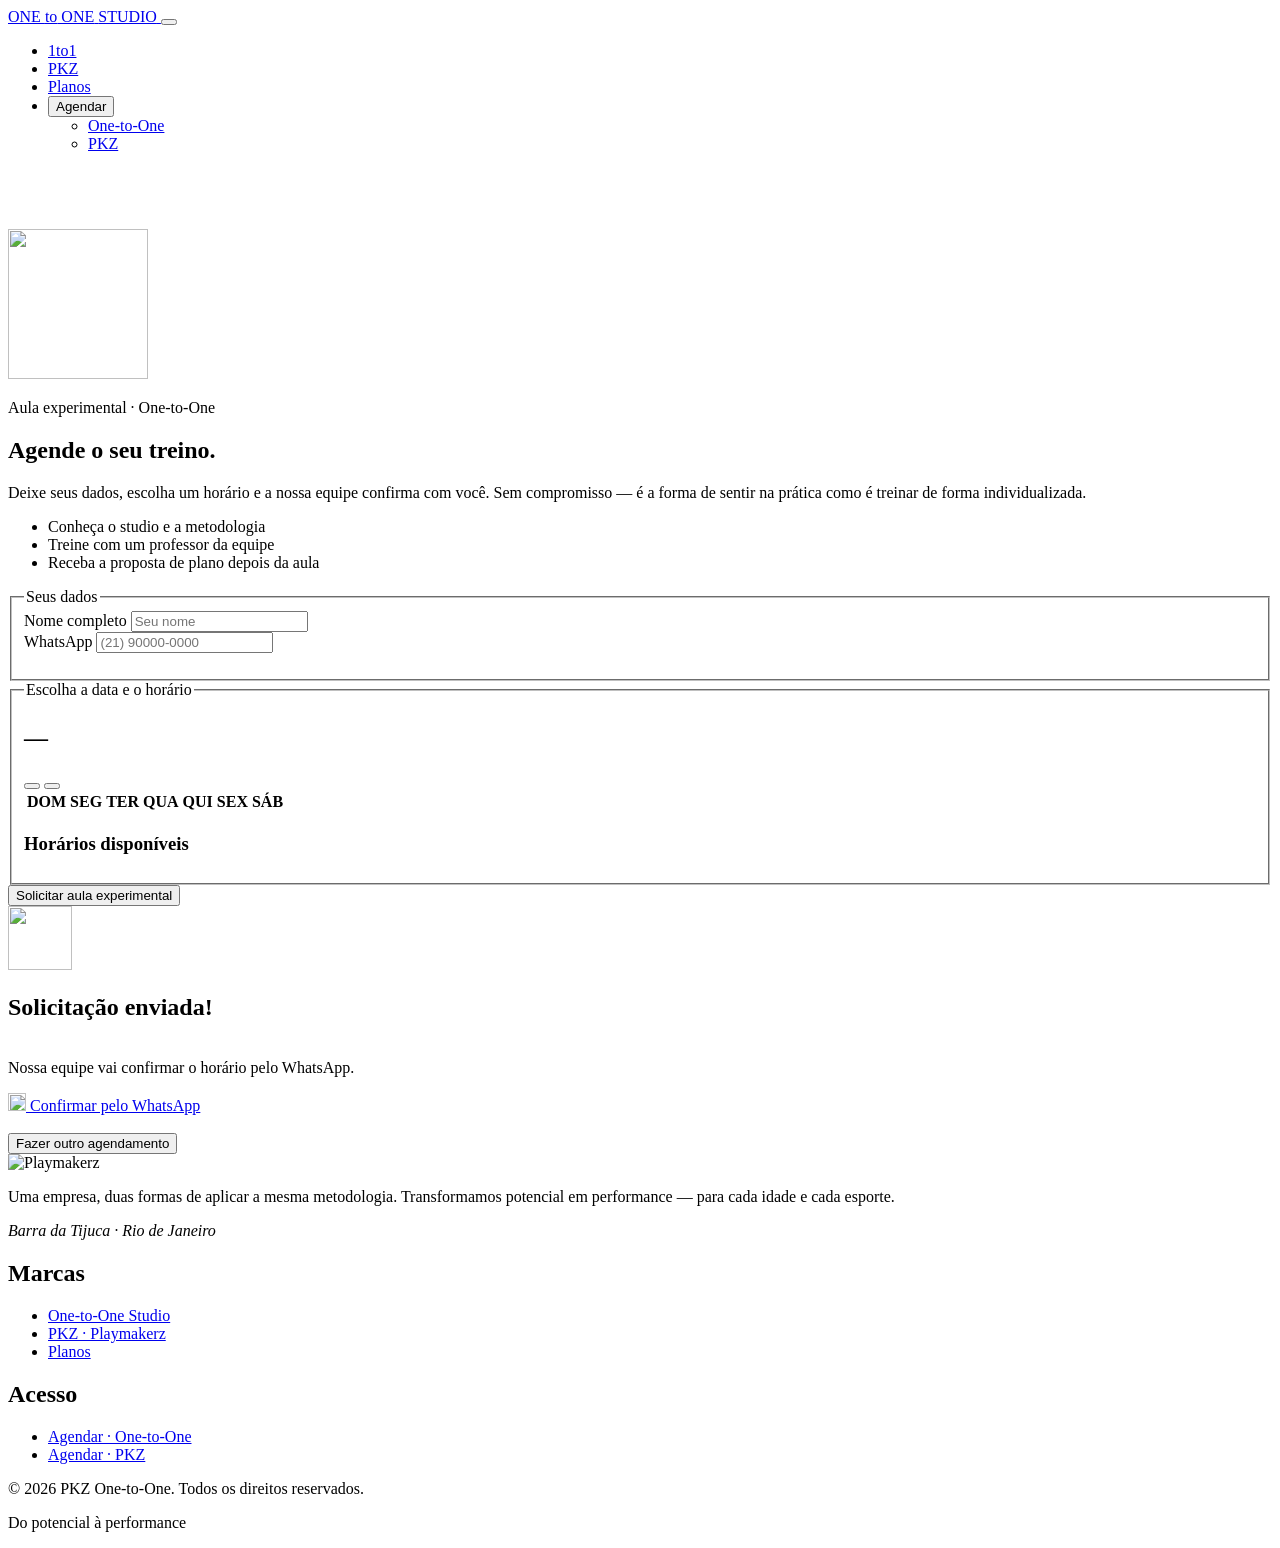
==== agendar-one-to-one.html @ 9e2cb7cf "refinamento pt 1" ====
<!doctype html>
<html lang="pt-BR">
  <head>
    <meta charset="UTF-8" />
    <meta name="viewport" content="width=device-width, initial-scale=1.0" />
    <title>Agendar aula experimental · One to One Studio</title>
    <meta
      name="description"
      content="Agende sua aula experimental no One-to-One Studio. Treino individualizado, sem compromisso."
    />
    <link rel="icon" href="assets/img/rocket.svg" type="image/svg+xml" />
    <link rel="preconnect" href="https://fonts.googleapis.com" />
    <link rel="preconnect" href="https://fonts.gstatic.com" crossorigin />
    <link
      href="https://fonts.googleapis.com/css2?family=Oswald:wght@500;600;700&family=Outfit:wght@400;600;700&display=swap"
      rel="stylesheet"
    />
    <link rel="stylesheet" href="assets/css/style.css" />
    <!-- defer: o script só roda depois que o HTML terminou de ser lido -->
    <script src="assets/js/main.js" defer></script>
  </head>
  <body data-brand="One-to-One">
    <!-- Cabeçalho: logo do One to One Studio + menu de navegação -->
    <header class="site-header">
      <div class="container nav">
        <a
          class="nav-logo"
          href="index.html"
          aria-label="One to One Studio — página inicial"
        >
          <span class="brand-logo-1to1 nav-1to1" aria-hidden="true">
            <span class="word">ONE <span class="to">to</span> ONE</span>
            <span class="studio">STUDIO</span>
          </span>
        </a>
        <button
          class="nav-toggle"
          type="button"
          aria-label="Abrir menu"
          aria-expanded="false"
          aria-controls="nav-links"
        >
          <span></span><span></span><span></span>
        </button>
        <nav aria-label="Menu principal">
          <ul class="nav-links" id="nav-links">
            <li><a href="one-to-one.html">1to1</a></li>
            <li><a href="pkz.html">PKZ</a></li>
            <li><a href="planos.html">Planos</a></li>
            <li class="has-dropdown">
              <button
                type="button"
                class="dropdown-toggle active"
                aria-expanded="false"
              >
                Agendar <span class="chev"></span>
              </button>
              <ul class="dropdown">
                <li>
                  <a
                    href="agendar-one-to-one.html"
                    class="active"
                    aria-current="page"
                    >One-to-One</a
                  >
                </li>
                <li><a href="agendar-pkz.html">PKZ</a></li>
              </ul>
            </li>
          </ul>
        </nav>
      </div>
    </header>

    <main>
      <section class="section page-head" style="padding-top: 60px">
        <img
          class="deco-chevrons"
          src="assets/img/chevrons-tall.svg"
          alt=""
          width="140"
          height="150"
          style="left: 80px; top: 260px"
        />
        <!--
          Formulário de agendamento: o próprio <form> é o grid da página.
          Os dados ficam em dois fieldsets (dados pessoais e data/horário).
          A validação é nativa do navegador (required e pattern); o JavaScript
          só monta o calendário e gera a mensagem de confirmação para o WhatsApp.
        -->
        <form
          class="container schedule"
          action="#"
          method="post"
          data-form="agendar"
          data-service="uma aula experimental"
        >
          <!-- Introdução -->
          <div class="schedule-intro">
            <p class="eyebrow">Aula experimental · One-to-One</p>
            <h1>Agende o seu <span class="hl">treino</span>.</h1>
            <p>
              Deixe seus dados, escolha um horário e a nossa equipe confirma com
              você. Sem compromisso — é a forma de sentir na prática como é
              treinar de forma individualizada.
            </p>
            <ul class="check-list">
              <li>
                <span class="chev"></span>Conheça o studio e a metodologia
              </li>
              <li>
                <span class="chev"></span>Treine com um professor da equipe
              </li>
              <li>
                <span class="chev"></span>Receba a proposta de plano depois da
                aula
              </li>
            </ul>
          </div>
          <div class="form-card dados">
            <fieldset>
              <legend>Seus dados</legend>
              <div class="field">
                <label for="ag-nome">Nome completo</label>
                <input
                  id="ag-nome"
                  name="nome"
                  type="text"
                  placeholder="Seu nome"
                  autocomplete="name"
                  pattern="\s*\S+(\s+\S+)+\s*"
                  title="Informe nome e sobrenome."
                  required
                />
              </div>
              <div class="field">
                <label for="ag-whats">WhatsApp</label>
                <input
                  id="ag-whats"
                  name="whatsapp"
                  type="tel"
                  placeholder="(21) 90000-0000"
                  autocomplete="tel"
                  pattern="\(\d{2}\) \d{4,5}-\d{4}"
                  title="Informe o WhatsApp com DDD, no formato (21) 90000-0000."
                  required
                />
              </div>
              <!-- mensagem de erro preenchida pelo JavaScript -->
              <p class="erro" aria-live="polite"></p>
            </fieldset>
          </div>

          <div class="calendar reveal">
            <fieldset>
              <legend>Escolha a data e o horário</legend>
              <div class="cal-head">
                <h2 data-cal-title>—</h2>
                <div class="cal-nav">
                  <button type="button" class="prev" aria-label="Mês anterior">
                    <span class="chev"></span>
                  </button>
                  <button type="button" class="next" aria-label="Próximo mês">
                    <span class="chev"></span>
                  </button>
                </div>
              </div>
              <!-- Calendário do mês: uma linha (tr) por semana -->
              <table class="cal-table">
                <thead>
                  <tr>
                    <th scope="col" abbr="Domingo">DOM</th>
                    <th scope="col" abbr="Segunda-feira">SEG</th>
                    <th scope="col" abbr="Terça-feira">TER</th>
                    <th scope="col" abbr="Quarta-feira">QUA</th>
                    <th scope="col" abbr="Quinta-feira">QUI</th>
                    <th scope="col" abbr="Sexta-feira">SEX</th>
                    <th scope="col" abbr="Sábado">SÁB</th>
                  </tr>
                </thead>
                <tbody data-cal-days></tbody>
              </table>
              <input type="hidden" id="ag-data" name="data" />

              <div class="cal-selected" hidden>
                <div>
                  <p class="cal-selected-day"></p>
                  <p class="cal-selected-info"></p>
                </div>
                <span class="pill"></span>
              </div>
              <div class="slots-head">
                <h3>Horários disponíveis</h3>
                <span data-slots-count></span>
              </div>
              <!-- Horários: um input radio por horário, encapsulado no label -->
              <div class="slots" aria-live="polite"></div>
            </fieldset>
          </div>

          <button class="btn btn-primary btn-submit" type="submit">
            Solicitar aula experimental
          </button>

          <!-- Mensagem exibida depois do envio -->
          <div
            class="form-card form-success"
            id="agendar-ok"
            aria-live="polite"
          >
            <img
              class="ok"
              src="assets/img/check.svg"
              alt=""
              width="64"
              height="64"
            />
            <h2>Solicitação enviada!</h2>
            <p>
              <span data-summary></span><br />Nossa equipe vai confirmar o
              horário pelo WhatsApp.
            </p>
            <a
              class="btn btn-whatsapp"
              href="https://wa.me/5521972657266"
              target="_blank"
              rel="noopener noreferrer"
              data-whatsapp-confirm
              ><img
                src="assets/img/whatsapp.svg"
                alt=""
                width="18"
                height="18"
              />
              Confirmar pelo WhatsApp</a
            >
            <p style="margin: 18px 0 0">
              <button
                type="button"
                class="link-arrow"
                data-reset-form="agendar"
              >
                Fazer outro agendamento
              </button>
            </p>
          </div>
        </form>
      </section>
    </main>

    <!-- Rodapé: contato, links e copyright -->
    <footer class="site-footer">
      <div class="container">
        <div class="footer-grid">
          <div>
            <img
              class="logo"
              src="assets/img/logo-playmakerz.png"
              alt="Playmakerz"
              width="140"
              height="32"
              loading="lazy"
            />
            <p>
              Uma empresa, duas formas de aplicar a mesma metodologia.
              Transformamos potencial em performance — para cada idade e cada
              esporte.
            </p>
            <address class="addr">Barra da Tijuca · Rio de Janeiro</address>
          </div>
          <nav aria-labelledby="rodape-marcas">
            <h2 id="rodape-marcas">Marcas</h2>
            <ul>
              <li><a href="one-to-one.html">One-to-One Studio</a></li>
              <li><a href="pkz.html">PKZ · Playmakerz</a></li>
              <li><a href="planos.html">Planos</a></li>
            </ul>
          </nav>
          <nav aria-labelledby="rodape-acesso">
            <h2 id="rodape-acesso">Acesso</h2>
            <ul>
              <li>
                <a href="agendar-one-to-one.html">Agendar · One-to-One</a>
              </li>
              <li><a href="agendar-pkz.html">Agendar · PKZ</a></li>
            </ul>
          </nav>
        </div>
        <div class="footer-bottom">
          <p>
            &copy; <time datetime="2026">2026</time> PKZ One-to-One. Todos os
            direitos reservados.
          </p>
          <p class="tag">Do potencial à performance</p>
        </div>
      </div>
    </footer>
  </body>
</html>
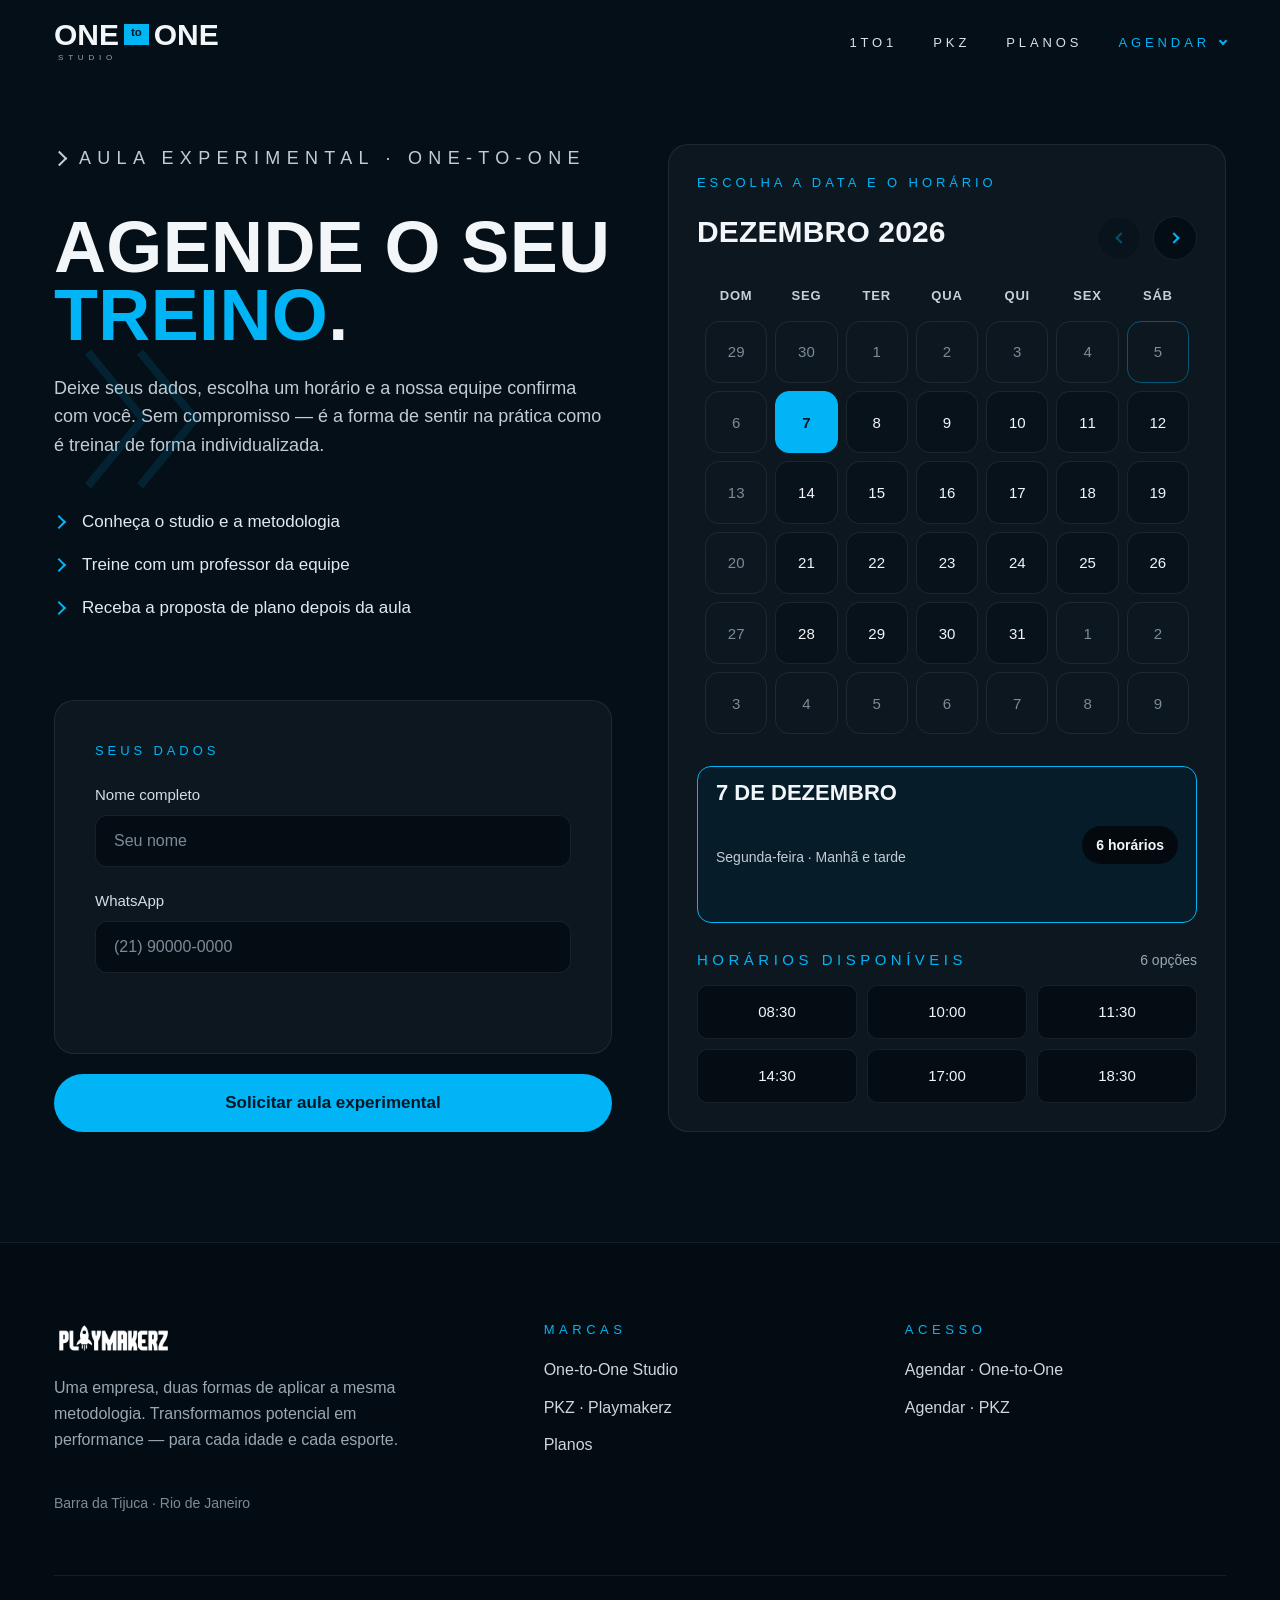
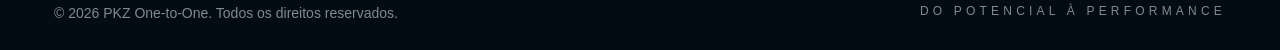
==== commit 0ef6fd79: "refinandov-3" ====
--- a/agendar-one-to-one.html
+++ b/agendar-one-to-one.html
@@ -8,16 +8,16 @@
       name="description"
       content="Agende sua aula experimental no One-to-One Studio. Treino individualizado, sem compromisso."
     />
-    <link rel="icon" href="assets/img/rocket.svg" type="image/svg+xml" />
+    <link rel="icon" href="fotos/img/rocket.svg" type="image/svg+xml" />
     <link rel="preconnect" href="https://fonts.googleapis.com" />
     <link rel="preconnect" href="https://fonts.gstatic.com" crossorigin />
     <link
       href="https://fonts.googleapis.com/css2?family=Oswald:wght@500;600;700&family=Outfit:wght@400;600;700&display=swap"
       rel="stylesheet"
     />
-    <link rel="stylesheet" href="assets/css/style.css" />
+    <link rel="stylesheet" href="style.css" />
     <!-- defer: o script só roda depois que o HTML terminou de ser lido -->
-    <script src="assets/js/main.js" defer></script>
+    <script src="script.js" defer></script>
   </head>
   <body data-brand="One-to-One">
     <!-- Cabeçalho: logo do One to One Studio + menu de navegação -->
@@ -76,7 +76,7 @@
       <section class="section page-head" style="padding-top: 60px">
         <img
           class="deco-chevrons"
-          src="assets/img/chevrons-tall.svg"
+          src="fotos/img/chevrons-tall.svg"
           alt=""
           width="140"
           height="150"
@@ -210,7 +210,7 @@
           >
             <img
               class="ok"
-              src="assets/img/check.svg"
+              src="fotos/img/check.svg"
               alt=""
               width="64"
               height="64"
@@ -227,7 +227,7 @@
               rel="noopener noreferrer"
               data-whatsapp-confirm
               ><img
-                src="assets/img/whatsapp.svg"
+                src="fotos/img/whatsapp.svg"
                 alt=""
                 width="18"
                 height="18"
@@ -255,7 +255,7 @@
           <div>
             <img
               class="logo"
-              src="assets/img/logo-playmakerz.png"
+              src="fotos/img/logo-playmakerz.png"
               alt="Playmakerz"
               width="140"
               height="32"
--- a/style.css
+++ b/style.css
@@ -0,0 +1,1680 @@
+/* =========================================================
+   PLAYMAKERZ · PKZ One-to-One
+   Estilos compartilhados por todas as páginas.
+
+   Organização do arquivo:
+   1. Variáveis (custom properties)
+   2. Reset e estilos base
+   3. Tipografia e componentes comuns (botões, ícones)
+   4. Header e navegação
+   5. Hero
+   6. Seções e cards
+   7. FAQ e chamadas finais (CTA)
+   8. Planos
+   9. Formulário de agendamento e calendário
+   10. Rodapé
+   11. Animações
+   12. Media queries (large screens first: 1024px, 767px e 600px)
+
+   Unidades: rem para tamanhos de fonte, px para bordas, ícones
+   e espaçamentos fixos, % / vw / vh para larguras e alturas.
+   ========================================================= */
+
+/* ---------- 1. Variáveis ---------- */
+:root {
+  --bg: #040f17;
+  --bg-2: #07141e;
+  --surface: #0c1720;
+  --surface-2: #0f1c27;
+  --border: rgba(255, 255, 255, 0.08);
+  --text: #f2f6f9;
+  --muted: #9aa8b4;
+  --muted-2: #7d8b97; /* textos secundários: contraste mínimo de 4,5:1 nos fundos escuros */
+  --accent: #00b4f5;
+  --accent-ink: #001826;
+  --green: #22c55e;
+  --radius: 14px;
+  --radius-lg: 20px;
+  --container: 1220px;
+  --font-display: "Oswald", "Arial Narrow", sans-serif;
+  --font-body: "Outfit", Arial, sans-serif;
+}
+
+/* ---------- 2. Reset e base ---------- */
+/* Reset simples: zera margens e paddings de fábrica e usa border-box em tudo */
+* {
+  margin: 0;
+  padding: 0;
+  box-sizing: border-box;
+}
+
+html {
+  scroll-behavior: smooth;
+}
+
+/* body em coluna com altura mínima da tela: o main cresce (flex: 1)
+   e o footer fica sempre no fim, mesmo em páginas com pouco conteúdo */
+body {
+  min-height: 100vh;
+  display: flex;
+  flex-direction: column;
+  background-color: var(--bg);
+  color: var(--text);
+  font-family: var(--font-body);
+  font-size: 1rem;
+  line-height: 1.6;
+  -webkit-font-smoothing: antialiased;
+}
+
+main {
+  flex: 1;
+}
+
+/* Boas práticas com imagens: nunca passam da largura do container e não distorcem */
+img {
+  max-width: 100%;
+  height: auto;
+  display: block;
+}
+
+ul,
+ol {
+  list-style: none;
+}
+
+fieldset {
+  border: 0;
+  min-width: 0;
+}
+
+address {
+  font-style: normal;
+}
+
+a {
+  color: inherit;
+  text-decoration: none;
+}
+
+button {
+  font-family: inherit;
+  font-size: inherit;
+  cursor: pointer;
+}
+
+.container {
+  width: 100%;
+  max-width: var(--container);
+  margin: 0 auto;
+  padding: 0 24px;
+}
+
+/* ---------- 3. Tipografia e componentes comuns ---------- */
+h1,
+h2,
+h3 {
+  font-family: var(--font-display);
+  font-weight: 700;
+  text-transform: uppercase;
+  line-height: 1.05;
+  letter-spacing: 0.005em;
+}
+
+/* Palavra em destaque nos títulos */
+.hl {
+  color: var(--accent);
+}
+
+/* Texto pequeno acima dos títulos, com uma setinha antes */
+.eyebrow {
+  display: inline-flex;
+  align-items: center;
+  gap: 10px;
+  margin-bottom: 18px;
+  font-family: var(--font-display);
+  font-size: 0.8125rem;
+  font-weight: 500;
+  letter-spacing: 0.35em;
+  text-transform: uppercase;
+  color: var(--accent);
+}
+.eyebrow::before {
+  content: "";
+  width: 9px;
+  height: 9px;
+  margin-right: 4px;
+  border-right: 2px solid currentColor;
+  border-top: 2px solid currentColor;
+  transform: rotate(45deg);
+}
+/* Páginas do PKZ: o foguete substitui a setinha */
+.pkz-rockets .eyebrow::before {
+  width: 12px;
+  height: 14px;
+  border: 0;
+  transform: none;
+  background: url("fotos/img/rocket.svg") center / contain no-repeat;
+}
+
+.section-title {
+  font-size: clamp(1.75rem, 3.4vw, 2.75rem);
+  margin-bottom: 40px;
+}
+
+/* Botões */
+.btn {
+  display: inline-flex;
+  align-items: center;
+  justify-content: center;
+  gap: 10px;
+  padding: 14px 26px;
+  border: 1px solid transparent;
+  border-radius: 999px;
+  font-size: 0.9375rem;
+  font-weight: 600;
+  white-space: nowrap;
+  transition:
+    transform 0.2s ease,
+    border-color 0.2s ease,
+    box-shadow 0.2s ease;
+}
+.btn:hover {
+  transform: translateY(-2px);
+}
+.btn img {
+  width: 18px;
+  height: 18px;
+  flex-shrink: 0;
+}
+
+.btn-whatsapp {
+  background-color: var(--green);
+  color: #04210f;
+}
+.btn-whatsapp:hover {
+  box-shadow: 0 10px 30px -10px rgba(34, 197, 94, 0.7);
+}
+
+.btn-primary,
+.btn-accent {
+  background-color: var(--accent);
+  color: var(--accent-ink);
+}
+.btn-primary:hover,
+.btn-accent:hover {
+  box-shadow: 0 10px 30px -10px rgba(0, 180, 245, 0.8);
+}
+
+/* Botão de destaque maior (chamada da página Planos) */
+.btn-lg {
+  padding: 18px 40px;
+  font-size: 1.0625rem;
+  box-shadow: 0 14px 40px -14px rgba(0, 180, 245, 0.9);
+}
+.btn-lg .chev {
+  width: 9px;
+  height: 9px;
+}
+
+.btn-ghost {
+  border-color: rgba(255, 255, 255, 0.25);
+  color: var(--text);
+}
+.btn-ghost:hover {
+  border-color: var(--accent);
+}
+.btn-ghost .chev {
+  color: var(--accent);
+}
+
+/* Link em caixa alta com seta */
+.link-arrow {
+  display: inline-flex;
+  align-items: center;
+  gap: 8px;
+  font-family: var(--font-display);
+  font-size: 0.875rem;
+  font-weight: 600;
+  letter-spacing: 0.14em;
+  text-transform: uppercase;
+  color: var(--accent);
+  transition: gap 0.2s ease;
+}
+.link-arrow:hover {
+  gap: 12px;
+}
+
+/* Ícone chevron (setinha >), desenhado só com bordas */
+.chev {
+  display: inline-block;
+  width: 8px;
+  height: 8px;
+  border-right: 2px solid currentColor;
+  border-top: 2px solid currentColor;
+  transform: rotate(45deg);
+}
+
+/* Foco visível para quem navega pelo teclado */
+a:focus-visible,
+button:focus-visible {
+  outline: 2px solid var(--accent);
+  outline-offset: 2px;
+}
+
+/* ---------- 4. Header e navegação ---------- */
+/* position: sticky: o header acompanha a rolagem e gruda no topo */
+.site-header {
+  position: sticky;
+  top: 0;
+  z-index: 50;
+  transition:
+    background-color 0.3s ease,
+    box-shadow 0.3s ease;
+}
+.site-header.scrolled {
+  background-color: rgba(4, 15, 23, 0.88);
+  backdrop-filter: blur(12px);
+  box-shadow: 0 1px 0 var(--border);
+}
+
+.nav {
+  display: flex;
+  align-items: center;
+  justify-content: space-between;
+  height: 84px;
+}
+.nav-logo img {
+  width: auto;
+  height: 34px;
+}
+.nav-logo .nav-pkzlab {
+  height: 40px;
+}
+
+.nav-links {
+  display: flex;
+  align-items: center;
+  gap: 36px;
+}
+.nav-links a {
+  font-family: var(--font-display);
+  font-size: 0.8125rem;
+  font-weight: 500;
+  letter-spacing: 0.3em;
+  text-transform: uppercase;
+  color: #d9e1e8;
+  transition: color 0.2s ease;
+}
+.nav-links a:hover,
+.nav-links a.active {
+  color: var(--accent);
+}
+
+/* Submenu "Agendar": o li é a referência (relative) e a lista fica em absolute */
+.has-dropdown {
+  position: relative;
+}
+.dropdown-toggle {
+  display: inline-flex;
+  align-items: center;
+  gap: 10px;
+  background: none;
+  border: 0;
+  font-family: var(--font-display);
+  font-size: 0.8125rem;
+  font-weight: 500;
+  letter-spacing: 0.3em;
+  text-transform: uppercase;
+  color: #d9e1e8;
+  transition: color 0.2s ease;
+}
+.dropdown-toggle .chev {
+  width: 6px;
+  height: 6px;
+  margin-top: -4px;
+  transform: rotate(135deg);
+  transition: transform 0.2s ease;
+}
+.dropdown-toggle:hover,
+.dropdown-toggle.active,
+.has-dropdown.open .dropdown-toggle {
+  color: var(--accent);
+}
+.has-dropdown.open .dropdown-toggle .chev {
+  margin-top: 4px;
+  transform: rotate(-45deg);
+}
+.dropdown {
+  display: none;
+  position: absolute;
+  top: 100%;
+  right: -18px;
+  min-width: 190px;
+  margin-top: 16px;
+  padding: 8px;
+  background-color: var(--surface);
+  border: 1px solid var(--border);
+  border-radius: var(--radius);
+  box-shadow: 0 20px 40px -12px rgba(0, 0, 0, 0.6);
+}
+/* faixa invisível entre o botão e o menu, para o hover não "cair" no espaço vazio */
+.dropdown::before {
+  content: "";
+  position: absolute;
+  top: -18px;
+  left: 0;
+  right: 0;
+  height: 18px;
+}
+.has-dropdown.open .dropdown,
+.has-dropdown:focus-within .dropdown {
+  display: block;
+}
+.dropdown a {
+  display: block;
+  padding: 12px 14px;
+  border-radius: 10px;
+  letter-spacing: 0.2em;
+}
+.dropdown a:hover {
+  background-color: rgba(255, 255, 255, 0.05);
+}
+
+/* Botão "hambúrguer" (só aparece no celular) */
+.nav-toggle {
+  display: none;
+  position: relative;
+  width: 44px;
+  height: 44px;
+  background: none;
+  border: 0;
+}
+.nav-toggle span {
+  position: absolute;
+  left: 10px;
+  right: 10px;
+  height: 2px;
+  background-color: var(--text);
+  transition:
+    transform 0.25s ease,
+    opacity 0.25s ease;
+}
+.nav-toggle span:nth-child(1) {
+  top: 15px;
+}
+.nav-toggle span:nth-child(2) {
+  top: 21px;
+}
+.nav-toggle span:nth-child(3) {
+  top: 27px;
+}
+.nav-open .nav-toggle span:nth-child(1) {
+  transform: translateY(6px) rotate(45deg);
+}
+.nav-open .nav-toggle span:nth-child(2) {
+  opacity: 0;
+}
+.nav-open .nav-toggle span:nth-child(3) {
+  transform: translateY(-6px) rotate(-45deg);
+}
+
+/* Setas decorativas >>> (imagens posicionadas sobre o fundo da seção) */
+.deco-chevrons {
+  position: absolute;
+  opacity: 0.12;
+}
+
+/* Logo "ONE to ONE STUDIO" feita com texto */
+.brand-logo-1to1 {
+  display: inline-flex;
+  flex-direction: column;
+}
+.brand-logo-1to1 .word {
+  display: flex;
+  align-items: center;
+  gap: 8px;
+  font-family: var(--font-display);
+  font-size: clamp(2.625rem, 5vw, 3.875rem);
+  font-weight: 700;
+  line-height: 1;
+}
+.brand-logo-1to1 .to {
+  padding: 3px 7px 6px;
+  background-color: var(--accent);
+  color: var(--accent-ink); /* texto escuro sobre o azul: contraste de 7,6:1 */
+  font-family: var(--font-body);
+  font-size: 0.38em;
+  font-weight: 600;
+}
+.brand-logo-1to1 .studio {
+  margin-top: 4px;
+  padding-left: 4px;
+  font-size: 0.6875rem;
+  letter-spacing: 0.6em;
+  color: var(--muted);
+}
+/* versão do header */
+.brand-logo-1to1.nav-1to1 .word {
+  gap: 5px;
+  font-size: 1.875rem;
+}
+.brand-logo-1to1.nav-1to1 .studio {
+  margin-top: 2px;
+  font-size: 0.5rem;
+}
+/* versão do card da Home */
+.brand-logo-1to1.sm {
+  margin-bottom: 18px;
+}
+.brand-logo-1to1.sm .word {
+  font-size: 2.125rem;
+}
+
+/* ---------- 5. Hero ---------- */
+.hero {
+  position: relative;
+  margin-top: -84px; /* passa por baixo do header sticky */
+  padding: 144px 0 70px;
+  background:
+    linear-gradient(160deg, rgba(0, 120, 180, 0.28) 0%, transparent 45%),
+    linear-gradient(180deg, #06202f 0%, var(--bg) 100%);
+  border-bottom: 1px solid var(--border);
+  overflow: hidden;
+}
+.hero h1 {
+  margin-bottom: 26px;
+  font-size: clamp(2.75rem, 6vw, 5.5rem);
+  line-height: 0.95;
+}
+.hero p {
+  max-width: 560px;
+  margin-bottom: 36px;
+  font-size: 1.125rem;
+  color: #c3ccd4;
+}
+.hero p.hero-lead-wide {
+  max-width: 640px;
+}
+.hero-actions {
+  display: flex;
+  flex-wrap: wrap;
+  gap: 14px;
+}
+
+/* Hero em duas colunas (grid): texto + elemento visual (foto) */
+.hero-grid {
+  display: grid;
+  grid-template-columns: 1.35fr 0.65fr;
+  gap: 56px;
+  align-items: center;
+}
+.hero-photo {
+  width: 100%;
+  max-height: 520px;
+  aspect-ratio: 4 / 5;
+  object-fit: cover;
+  object-position: center 30%; /* ao cortar a foto, prioriza a parte de cima (rostos) */
+  border: 1px solid var(--border);
+  border-radius: var(--radius-lg);
+  box-shadow: 0 30px 60px -30px rgba(0, 0, 0, 0.7);
+}
+
+/* Seta "role para baixo" da Home */
+.hero-scroll {
+  display: block;
+  width: 14px;
+  height: 14px;
+  margin: 40px auto 0;
+  border-right: 2px solid var(--muted);
+  border-bottom: 2px solid var(--muted);
+  transform: rotate(45deg);
+  animation: bob 2s ease-in-out infinite;
+}
+
+/* ---------- 6. Seções e cards ---------- */
+.section {
+  position: relative;
+  padding: 110px 0;
+}
+.section + .section {
+  border-top: 1px solid var(--border);
+}
+
+/* Grades de colunas */
+.grid-2 {
+  display: grid;
+  grid-template-columns: 1fr 1fr;
+  gap: 60px;
+  align-items: center;
+}
+.grid-3 {
+  display: grid;
+  grid-template-columns: repeat(3, 1fr);
+  gap: 20px;
+}
+.grid-4 {
+  display: grid;
+  grid-template-columns: repeat(4, 1fr);
+  gap: 20px;
+}
+
+/* Hierarquia visual: página (--bg) → card (--surface) com borda fina */
+.card {
+  padding: 28px;
+  background-color: var(--surface);
+  border: 1px solid var(--border);
+  border-radius: var(--radius);
+  transition:
+    transform 0.25s ease,
+    border-color 0.25s ease;
+}
+.card:hover {
+  transform: translateY(-4px);
+  border-color: rgba(0, 180, 245, 0.35);
+}
+.card h3 {
+  margin-bottom: 10px;
+  font-size: 1.125rem;
+  letter-spacing: 0.02em;
+}
+.card p {
+  font-size: 0.9375rem;
+  color: var(--muted);
+}
+
+/* Quem somos */
+.about h2 {
+  margin-bottom: 26px;
+  font-size: clamp(1.75rem, 3vw, 2.5rem);
+}
+.about p {
+  color: var(--muted);
+}
+.about p + p {
+  margin-top: 16px;
+}
+
+/* Números em destaque (lista descritiva: dt = número, dd = descrição) */
+.stats {
+  display: flex;
+  flex-wrap: wrap;
+  gap: 60px;
+  margin-top: 36px;
+}
+.stat dt {
+  margin-bottom: 6px;
+  font-family: var(--font-display);
+  font-size: 2.5rem;
+  font-weight: 700;
+  line-height: 1;
+  color: var(--accent);
+}
+.stat dd {
+  font-size: 0.8125rem;
+  color: var(--muted);
+}
+
+/* Mosaico de 4 fotos */
+.photo-mosaic {
+  display: grid;
+  grid-template-columns: 1fr 1fr;
+  gap: 16px;
+}
+.photo-mosaic img {
+  width: 100%;
+  aspect-ratio: 5 / 7;
+  object-fit: cover;
+  border: 1px solid var(--border);
+  border-radius: var(--radius);
+}
+.photo-mosaic img:nth-child(even) {
+  aspect-ratio: 5 / 6.4;
+  align-self: end;
+}
+
+/* Cards das duas marcas (Home) */
+.brands-head {
+  text-align: center;
+}
+.brands-head .eyebrow {
+  display: flex;
+  justify-content: flex-start;
+}
+.brand-cards {
+  display: grid;
+  grid-template-columns: 1fr 1fr;
+  gap: 20px;
+}
+/* O card é a referência (relative + z-index cria a camada);
+   a foto e o degradê ficam por trás do texto com z-index negativo */
+.brand-card {
+  position: relative;
+  z-index: 0;
+  display: flex;
+  flex-direction: column;
+  justify-content: flex-end;
+  min-height: 360px;
+  padding: 34px;
+  border: 1px solid var(--border);
+  border-radius: var(--radius-lg);
+  overflow: hidden;
+}
+.brand-card .bg {
+  position: absolute;
+  top: 0;
+  left: 0;
+  z-index: -2;
+  width: 100%;
+  height: 100%;
+  object-fit: cover;
+  transition: transform 0.6s ease;
+}
+.brand-card::after {
+  content: "";
+  position: absolute;
+  top: 0;
+  right: 0;
+  bottom: 0;
+  left: 0;
+  z-index: -1;
+  background: linear-gradient(
+    180deg,
+    rgba(4, 15, 23, 0.55) 0%,
+    rgba(4, 15, 23, 0.92) 65%
+  );
+}
+.brand-card:hover .bg {
+  transform: scale(1.05);
+}
+.brand-card p {
+  max-width: 460px;
+  margin-bottom: 22px;
+  font-size: 0.9375rem;
+  color: #c9d2da;
+}
+.brand-card .pkz-mark {
+  width: auto;
+  height: 44px;
+  align-self: flex-start; /* evita que o flex estique a logo na largura do card */
+  margin-bottom: 18px;
+}
+.brands-note {
+  margin-top: 26px;
+  text-align: center;
+  font-size: 0.8125rem;
+  color: var(--muted-2);
+}
+
+/* Passos numerados (lista ordenada) */
+.step-num {
+  display: flex;
+  align-items: center;
+  gap: 12px;
+  margin-bottom: 18px;
+  font-family: var(--font-display);
+  font-size: 2.5rem;
+  font-weight: 700;
+  line-height: 1;
+  color: #5d6b77; /* número grande: contraste mínimo de 3:1 */
+}
+.step-num .chev {
+  width: 10px;
+  height: 10px;
+  color: var(--accent);
+}
+.step-num .rocket {
+  width: 14px;
+  height: 16px;
+}
+
+/* Diferenciais (One to One) */
+.features {
+  display: grid;
+  grid-template-columns: 1fr 1fr;
+  gap: 20px;
+}
+.feature {
+  display: flex;
+  gap: 18px;
+}
+.feature .chev {
+  flex-shrink: 0;
+  width: 10px;
+  height: 10px;
+  margin-top: 8px;
+  color: var(--accent);
+}
+
+/* Professores (figure + figcaption) */
+.team-card {
+  background-color: var(--surface);
+  border: 1px solid var(--border);
+  border-radius: var(--radius);
+  overflow: hidden; /* corta a foto no formato do card */
+  transition: transform 0.25s ease;
+}
+.team-card:hover {
+  transform: translateY(-4px);
+}
+.team-card .photo {
+  aspect-ratio: 4 / 5;
+  overflow: hidden;
+}
+.team-card img {
+  width: 100%;
+  height: 100%;
+  object-fit: cover;
+  transition: transform 0.6s ease;
+}
+.team-card:hover img {
+  transform: scale(1.04);
+}
+.team-card .info {
+  padding: 22px 24px 24px;
+}
+.team-card h3 {
+  margin-bottom: 4px;
+  font-size: 1.1875rem;
+}
+.team-card .role {
+  display: block;
+  font-size: 0.875rem;
+  color: var(--accent);
+}
+.team-card .exp {
+  font-size: 0.8125rem;
+  color: var(--muted-2);
+}
+
+/* Depoimentos */
+.quote .chev {
+  width: 11px;
+  height: 11px;
+  margin: 0 0 18px 2px;
+  color: var(--accent);
+}
+.quote .quote-text {
+  margin-bottom: 22px;
+  font-size: 1rem;
+  line-height: 1.65;
+  color: #e6ebef;
+}
+.quote .quote-author strong {
+  display: block;
+  font-size: 0.9375rem;
+  font-weight: 600;
+  color: var(--text);
+}
+.quote .quote-author span {
+  font-size: 0.8125rem;
+  color: var(--muted-2);
+}
+
+/* PKZ: marca "P🚀Z" nos cards de serviço */
+.pkz-mark-sm {
+  display: inline-flex;
+  align-items: center;
+  gap: 1px;
+  margin-bottom: 16px;
+  font-family: var(--font-display);
+  font-size: 1.5rem;
+  font-weight: 700;
+  line-height: 1;
+}
+.pkz-mark-sm img {
+  width: 14px;
+  height: 18px;
+}
+
+/* PKZ: exemplo do piloto de kart (aside) */
+.callout {
+  margin-top: 30px;
+  padding: 24px 26px;
+  background-color: rgba(255, 255, 255, 0.06);
+  border: 1px solid var(--border);
+  border-radius: var(--radius);
+}
+.callout h3 {
+  margin-bottom: 10px;
+  font-size: 0.8125rem;
+  font-weight: 500;
+  letter-spacing: 0.3em;
+  color: var(--accent);
+}
+.callout p {
+  font-size: 0.9375rem;
+  color: #dfe2f7;
+}
+
+/* ---------- 7. FAQ e chamadas finais ---------- */
+.faq {
+  max-width: 760px;
+  margin: 0 auto;
+}
+.faq-item {
+  border-top: 1px solid var(--border);
+}
+.faq-item:last-child {
+  border-bottom: 1px solid var(--border);
+}
+.faq-q {
+  display: flex;
+  justify-content: space-between;
+  align-items: center;
+  gap: 20px;
+  width: 100%;
+  padding: 24px 0;
+  background: none;
+  border: 0;
+  text-align: left;
+  font-family: var(--font-display);
+  font-size: 1.1875rem;
+  font-weight: 500;
+  text-transform: uppercase;
+  color: var(--text);
+}
+.faq-q .chev {
+  flex-shrink: 0;
+  width: 10px;
+  height: 10px;
+  color: var(--accent);
+  transition: transform 0.3s ease;
+}
+.faq-item.open .faq-q .chev {
+  transform: rotate(135deg);
+}
+/* Resposta: fica fechada (altura 0) e abre quando o JavaScript
+   coloca a classe "open" no item da pergunta */
+.faq-a {
+  max-height: 0;
+  overflow: hidden;
+  transition: max-height 0.35s ease;
+}
+.faq-item.open .faq-a {
+  max-height: 400px;
+}
+.faq-a p {
+  margin-bottom: 24px;
+  color: var(--muted);
+}
+
+/* Chamada final (CTA) */
+.cta {
+  position: relative;
+  padding: 110px 0;
+  text-align: center;
+  background:
+    linear-gradient(180deg, rgba(0, 140, 210, 0.25) 0%, transparent 60%),
+    #06202e;
+  overflow: hidden;
+}
+.cta h2 {
+  margin-bottom: 18px;
+  font-size: clamp(1.875rem, 3.6vw, 2.875rem);
+}
+.cta p {
+  max-width: 560px;
+  margin: 0 auto 34px;
+  color: #c3ccd4;
+}
+.cta .actions,
+.cta-box .actions {
+  display: flex;
+  flex-wrap: wrap;
+  justify-content: center;
+  gap: 14px;
+}
+.cta .rocket-big {
+  width: 34px;
+  height: 42px;
+  margin: 0 auto 26px;
+}
+
+.cta-box {
+  position: relative;
+  max-width: 900px;
+  margin: 0 auto;
+  padding: 60px 40px;
+  text-align: center;
+  background: linear-gradient(180deg, #0a3b56 0%, #082b40 100%);
+  border: 1px solid rgba(0, 180, 245, 0.25);
+  border-radius: var(--radius-lg);
+  overflow: hidden;
+}
+.cta-box h2 {
+  margin-bottom: 16px;
+  font-size: clamp(1.75rem, 3.4vw, 2.75rem);
+}
+.cta-box p {
+  max-width: 620px;
+  margin: 0 auto 30px;
+  color: #cfe0ea;
+}
+
+/* Topo das páginas internas (Planos e Agendar) */
+.page-head h1 {
+  margin-bottom: 24px;
+  font-size: clamp(2.75rem, 6vw, 4.5rem);
+  line-height: 0.95;
+}
+.page-head p {
+  margin-bottom: 40px;
+  font-size: 1.125rem;
+  color: #c3ccd4;
+}
+
+/* ---------- 8. Planos ---------- */
+.plans {
+  display: grid;
+  grid-template-columns: repeat(3, 1fr);
+  gap: 22px;
+  align-items: stretch;
+}
+.plan {
+  display: flex;
+  flex-direction: column;
+  padding: 34px;
+  background-color: var(--surface);
+  border: 1px solid var(--border);
+  border-radius: var(--radius-lg);
+  transition: transform 0.25s ease;
+}
+.plan:hover {
+  transform: translateY(-4px);
+}
+.plan.featured {
+  background-color: #061e2c;
+  border-color: var(--accent);
+  box-shadow: 0 30px 60px -30px rgba(0, 180, 245, 0.45);
+}
+.badge {
+  align-self: flex-start;
+  margin-bottom: 22px;
+  padding: 4px 14px;
+  background-color: rgba(255, 255, 255, 0.1);
+  border-radius: 999px;
+  font-family: var(--font-display);
+  font-size: 0.75rem;
+  font-weight: 500;
+  letter-spacing: 0.35em;
+  text-transform: uppercase;
+  color: #d4dbe1;
+}
+.plan.featured .badge {
+  background-color: var(--accent);
+  color: var(--accent-ink);
+}
+.plan h2 {
+  margin-bottom: 10px;
+  font-size: 2rem;
+}
+.plan > p {
+  margin-bottom: 26px;
+  color: var(--muted);
+}
+/* a lista cresce (flex: 1) e empurra o preço para o fim do card */
+.plan ul {
+  flex: 1;
+  margin-bottom: 34px;
+}
+.plan li {
+  display: flex;
+  align-items: center;
+  gap: 16px;
+  padding: 7px 0;
+  color: #e3e9ee;
+}
+.plan li .chev {
+  width: 9px;
+  height: 9px;
+  color: var(--accent);
+}
+.price-box {
+  display: block;
+  padding: 18px;
+  text-align: center;
+  background-color: rgba(0, 0, 0, 0.15);
+  border: 1px solid var(--border);
+  border-radius: var(--radius);
+  transition: border-color 0.2s ease;
+}
+.price-box:hover {
+  border-color: var(--accent);
+}
+.price-box .price-label {
+  display: block;
+  font-size: 0.875rem;
+  color: var(--muted);
+}
+.price-box strong {
+  font-family: var(--font-display);
+  font-size: 1.375rem;
+  letter-spacing: 0.02em;
+  text-transform: uppercase;
+  color: var(--accent);
+}
+.plans-note {
+  margin-top: 22px;
+  font-size: 0.875rem;
+  color: var(--muted-2);
+}
+
+/* ---------- 9. Formulário de agendamento e calendário ---------- */
+/*
+  O próprio <form> é o grid da página (display: grid + grid-template-areas):
+  - à esquerda: introdução, dados e o botão de enviar;
+  - à direita: o calendário, ocupando todas as linhas.
+*/
+.schedule {
+  display: grid;
+  grid-template-columns: 1fr 1fr;
+  grid-template-rows: auto auto 1fr;
+  grid-template-areas:
+    "intro cal"
+    "dados cal"
+    "enviar cal";
+  column-gap: 56px;
+  row-gap: 20px;
+  align-items: start;
+}
+.schedule-intro {
+  grid-area: intro;
+}
+.schedule .dados,
+.schedule .form-success {
+  grid-area: dados;
+}
+.schedule .calendar {
+  grid-area: cal;
+}
+.schedule .btn-submit {
+  grid-area: enviar;
+}
+/* Depois do envio: esconde os campos e o calendário e mostra a confirmação */
+.schedule.sent .dados,
+.schedule.sent .calendar,
+.schedule.sent .btn-submit {
+  display: none;
+}
+.schedule.sent .form-success {
+  display: block;
+}
+
+.check-list {
+  margin-bottom: 50px;
+}
+.check-list li {
+  display: flex;
+  align-items: center;
+  gap: 18px;
+  padding: 8px 0;
+  font-size: 1.0625rem;
+  color: #e3e9ee;
+}
+.check-list .chev {
+  width: 10px;
+  height: 10px;
+  color: var(--accent);
+}
+
+/* Cards do formulário (o fieldset fica dentro, sem borda própria) */
+.form-card,
+.calendar {
+  padding: 40px;
+  background-color: var(--surface);
+  border: 1px solid var(--border);
+  border-radius: var(--radius-lg);
+}
+.calendar {
+  padding: 28px;
+}
+
+/* legend: título do grupo de campos (fieldset) */
+legend {
+  margin-bottom: 22px;
+  font-family: var(--font-display);
+  font-size: 0.8125rem;
+  font-weight: 500;
+  letter-spacing: 0.3em;
+  text-transform: uppercase;
+  color: var(--accent);
+}
+
+.field {
+  margin-bottom: 22px;
+}
+.field label {
+  display: block;
+  margin-bottom: 8px;
+  font-size: 0.9375rem;
+  color: #d6dde3;
+}
+.field input {
+  width: 100%;
+  padding: 16px 18px;
+  background-color: #050d14;
+  border: 1px solid var(--border);
+  border-radius: 12px;
+  font-family: inherit;
+  font-size: 1rem;
+  color: var(--text);
+  transition:
+    border-color 0.2s ease,
+    box-shadow 0.2s ease;
+}
+.field input::placeholder {
+  color: var(--muted-2);
+}
+.field input:focus {
+  outline: none;
+  border-color: var(--accent);
+  box-shadow: 0 0 0 3px rgba(0, 180, 245, 0.18);
+}
+
+/* Mensagem de erro da validação feita pelo JavaScript */
+.erro {
+  font-size: 0.875rem;
+  color: #ff7b7b;
+}
+
+.btn-submit {
+  width: 100%;
+  padding: 18px;
+  font-size: 1.0625rem;
+}
+
+/* Confirmação depois do envio */
+.form-success {
+  display: none;
+  text-align: center;
+}
+.form-success .ok {
+  width: 64px;
+  height: 64px;
+  margin: 0 auto 20px;
+  padding: 16px;
+  background-color: rgba(0, 180, 245, 0.15);
+  border-radius: 50%;
+}
+.form-success h2 {
+  margin-bottom: 10px;
+  font-size: 1.625rem;
+}
+.form-success p {
+  margin-bottom: 24px;
+  color: var(--muted);
+}
+.form-success .link-arrow {
+  background: none;
+  border: 0;
+}
+
+/* Calendário */
+.cal-head {
+  display: flex;
+  justify-content: space-between;
+  align-items: flex-start;
+  margin-bottom: 18px;
+}
+.cal-head h2 {
+  font-size: 1.875rem;
+}
+.cal-nav {
+  display: flex;
+  gap: 12px;
+}
+.cal-nav button {
+  display: grid;
+  place-items: center;
+  width: 44px;
+  height: 44px;
+  background-color: #050d14;
+  border: 1px solid var(--border);
+  border-radius: 50%;
+  color: var(--accent);
+}
+.cal-nav button:hover {
+  border-color: var(--accent);
+}
+.cal-nav button:disabled {
+  opacity: 0.35;
+  cursor: not-allowed;
+}
+.cal-nav .prev .chev {
+  margin-left: 3px;
+  transform: rotate(-135deg);
+}
+.cal-nav .next .chev {
+  margin-right: 3px;
+}
+
+/* Tabela do mês: th = dias da semana, td = dias */
+.cal-table {
+  width: 100%;
+  border-collapse: separate;
+  border-spacing: 8px;
+}
+.cal-table th {
+  width: 14.28%; /* 7 colunas iguais: 100% / 7 */
+  padding-bottom: 6px;
+  text-align: center;
+  font-size: 0.8125rem;
+  font-weight: 600;
+  letter-spacing: 0.06em;
+  color: #c8d0d7;
+}
+.cal-day {
+  display: block;
+  width: 100%;
+  aspect-ratio: 1;
+  background-color: #08121a;
+  border: 1px solid var(--border);
+  border-radius: 14px;
+  font-size: 0.9375rem;
+  color: var(--text);
+  transition:
+    border-color 0.2s ease,
+    background-color 0.2s ease;
+}
+.cal-day:hover {
+  border-color: var(--accent);
+}
+/* Dias sem vaga: sem fundo e com texto cinza, ainda legível */
+.cal-day.muted {
+  background-color: transparent;
+  color: var(--muted-2);
+}
+.cal-day:disabled {
+  background-color: transparent;
+  border-color: var(--border);
+  color: var(--muted-2);
+  cursor: not-allowed;
+}
+.cal-day.today {
+  border-color: rgba(0, 180, 245, 0.4);
+}
+.cal-day.selected {
+  background-color: var(--accent);
+  border-color: var(--accent);
+  font-weight: 700;
+  color: var(--accent-ink);
+}
+
+/* Resumo do dia escolhido */
+.cal-selected {
+  display: flex;
+  justify-content: space-between;
+  align-items: center;
+  margin: 24px 0 26px;
+  padding: 14px 18px;
+  background-color: #071c29;
+  border: 1px solid var(--accent);
+  border-radius: var(--radius);
+}
+.cal-selected p {
+  font-size: 0.875rem;
+  color: #c3ccd4;
+}
+.cal-selected .cal-selected-day {
+  font-family: var(--font-display);
+  font-size: 1.375rem;
+  font-weight: 700;
+  line-height: 1.1;
+  text-transform: uppercase;
+  color: var(--text);
+}
+.cal-selected .pill {
+  padding: 8px 14px;
+  background-color: #03090e;
+  border-radius: 999px;
+  font-size: 0.875rem;
+  font-weight: 700;
+  white-space: nowrap;
+}
+
+/* Horários */
+.slots-head {
+  display: flex;
+  justify-content: space-between;
+  align-items: center;
+  margin-bottom: 14px;
+}
+.slots-head h3 {
+  font-size: 0.9375rem;
+  font-weight: 500;
+  letter-spacing: 0.3em;
+  color: var(--accent);
+}
+.slots-head span {
+  font-size: 0.875rem;
+  white-space: nowrap;
+  color: var(--muted);
+}
+.slots {
+  display: grid;
+  grid-template-columns: repeat(3, 1fr);
+  gap: 10px;
+}
+/* Cada horário é um <label> com um input radio dentro (pareamento por encapsulamento).
+   O label é a referência (relative) e o radio, invisível, cobre o label inteiro (absolute). */
+.slot {
+  position: relative;
+  display: block;
+  cursor: pointer;
+}
+.slot input {
+  position: absolute;
+  top: 0;
+  left: 0;
+  width: 100%;
+  height: 100%;
+  opacity: 0;
+  cursor: pointer;
+}
+.slot span {
+  display: block;
+  padding: 14px;
+  text-align: center;
+  background-color: #050d14;
+  border: 1px solid var(--border);
+  border-radius: 10px;
+  font-size: 0.9375rem;
+  color: var(--text);
+  transition:
+    background-color 0.2s ease,
+    border-color 0.2s ease;
+}
+/* combinador de irmão adjacente (+): o span logo depois do radio */
+.slot:hover span,
+.slot input:focus-visible + span {
+  border-color: var(--accent);
+}
+.slot input:checked + span {
+  background-color: var(--accent);
+  border-color: var(--accent);
+  font-weight: 600;
+  color: var(--accent-ink);
+}
+.slots-empty {
+  font-size: 0.9375rem;
+  color: var(--muted);
+}
+
+/* ---------- 10. Rodapé ---------- */
+.site-footer {
+  padding-top: 80px;
+  background-color: #030c12;
+  border-top: 1px solid var(--border);
+}
+.footer-grid {
+  display: grid;
+  grid-template-columns: 1.4fr 1fr 1fr;
+  gap: 40px;
+  padding-bottom: 60px;
+}
+.footer-grid .logo {
+  width: auto;
+  height: 32px;
+  margin-bottom: 20px;
+}
+.footer-grid p {
+  max-width: 380px;
+  margin-bottom: 40px;
+  color: var(--muted);
+}
+.footer-grid .addr {
+  font-size: 0.875rem;
+  color: var(--muted-2);
+}
+.footer-grid h2 {
+  margin-bottom: 20px;
+  font-size: 0.8125rem;
+  font-weight: 500;
+  letter-spacing: 0.35em;
+  color: var(--accent);
+}
+.footer-grid li {
+  margin-bottom: 12px;
+}
+.footer-grid li a {
+  color: #cfd7de;
+  transition: color 0.2s ease;
+}
+.footer-grid li a:hover {
+  color: var(--accent);
+}
+.footer-bottom {
+  display: flex;
+  flex-wrap: wrap;
+  justify-content: space-between;
+  gap: 20px;
+  padding: 26px 0;
+  border-top: 1px solid var(--border);
+  font-size: 0.875rem;
+  color: var(--muted-2);
+}
+.footer-bottom .tag {
+  font-family: var(--font-display);
+  font-size: 0.75rem;
+  font-weight: 500;
+  letter-spacing: 0.35em;
+  text-transform: uppercase;
+}
+
+/* ---------- 11. Animações ---------- */
+@keyframes bob {
+  0%,
+  100% {
+    transform: translateY(0) rotate(45deg);
+  }
+  50% {
+    transform: translateY(6px) rotate(45deg);
+  }
+}
+
+/* Entrada suave das seções (a classe .visible é adicionada pelo JavaScript) */
+.reveal {
+  opacity: 0;
+  transform: translateY(24px);
+  transition:
+    opacity 0.7s ease,
+    transform 0.7s ease;
+}
+.reveal.visible {
+  opacity: 1;
+  transform: none;
+}
+
+/* Respeita quem prefere menos animação na tela */
+@media (prefers-reduced-motion: reduce) {
+  html {
+    scroll-behavior: auto;
+  }
+  .reveal {
+    opacity: 1;
+    transform: none;
+    transition: none;
+  }
+  .hero-scroll {
+    animation: none;
+  }
+}
+
+/* ---------- 12. Media queries (large screens first) ---------- */
+
+/* Telas grandes: o submenu também abre ao passar o mouse */
+@media (min-width: 768px) {
+  .has-dropdown:hover .dropdown {
+    display: block;
+  }
+}
+
+/* Tablets (até 1024px) */
+@media (max-width: 1024px) {
+  .grid-4 {
+    grid-template-columns: repeat(2, 1fr);
+  }
+  .grid-2 {
+    grid-template-columns: 1fr;
+    gap: 50px;
+  }
+  /* Agendamento em uma coluna: introdução, dados, calendário e o botão por último */
+  .schedule {
+    grid-template-columns: 1fr;
+    grid-template-rows: auto;
+    grid-template-areas:
+      "intro"
+      "dados"
+      "cal"
+      "enviar";
+    row-gap: 28px;
+  }
+  .plans {
+    grid-template-columns: 1fr;
+    max-width: 520px;
+    margin: 0 auto;
+  }
+}
+
+/* Phablets e tablets pequenos (até 767px) */
+@media (max-width: 767px) {
+  /* Hero em uma coluna: a foto vai para baixo do texto */
+  .hero-grid {
+    grid-template-columns: 1fr;
+    gap: 40px;
+  }
+  .hero-photo {
+    aspect-ratio: 4 / 3;
+    max-height: 420px;
+  }
+
+  /* Menu mobile: escondido (display: none) até o botão "hambúrguer" ser clicado */
+  .nav-toggle {
+    display: block;
+    order: -1; /* o botão "hambúrguer" vem antes da logo */
+    margin-left: -10px; /* alinha as barrinhas com a margem do conteúdo */
+  }
+  /* no celular, botão e logo ficam juntos à esquerda */
+  .nav {
+    justify-content: flex-start;
+    gap: 10px;
+  }
+  .nav-links {
+    display: none;
+    position: fixed;
+    top: 84px;
+    left: 0;
+    right: 0;
+    flex-direction: column;
+    align-items: stretch;
+    gap: 0;
+    padding: 10px 24px 28px;
+    background-color: rgba(4, 15, 23, 0.97);
+    backdrop-filter: blur(12px);
+    border-bottom: 1px solid var(--border);
+  }
+  .nav-open .nav-links {
+    display: flex;
+  }
+  .nav-links a {
+    display: block;
+    padding: 16px 0;
+    border-bottom: 1px solid var(--border);
+  }
+  /* "Agendar" vira um título com as duas opções logo abaixo */
+  .dropdown-toggle {
+    width: 100%;
+    padding: 16px 0 6px;
+    color: var(--muted);
+  }
+  .dropdown-toggle .chev {
+    display: none;
+  }
+  .dropdown,
+  .has-dropdown.open .dropdown {
+    display: block;
+    position: static;
+    min-width: 0;
+    margin-top: 0;
+    padding: 0 0 0 18px;
+    background: none;
+    border: 0;
+    box-shadow: none;
+  }
+  .dropdown::before {
+    display: none;
+  }
+  .dropdown a {
+    padding: 14px 0;
+    border-radius: 0;
+  }
+  .dropdown a:hover {
+    background: none;
+  }
+
+  .grid-3,
+  .brand-cards,
+  .features {
+    grid-template-columns: 1fr;
+  }
+  .footer-grid {
+    grid-template-columns: 1fr;
+  }
+  .section {
+    padding: 80px 0;
+  }
+}
+
+/* Celulares (até 600px) */
+@media (max-width: 600px) {
+  .container {
+    padding: 0 16px;
+  }
+  .grid-4 {
+    grid-template-columns: 1fr;
+  }
+  .stats {
+    gap: 30px;
+  }
+  .hero-actions .btn,
+  .cta .btn,
+  .cta-box .btn {
+    width: 100%;
+  }
+  .form-card,
+  .calendar,
+  .plan {
+    padding: 24px;
+  }
+  .cta-box {
+    padding: 44px 22px;
+  }
+  .brand-card {
+    min-height: 320px;
+    padding: 26px;
+  }
+  .cal-head h2 {
+    font-size: 1.5rem;
+  }
+  .cal-nav button {
+    width: 38px;
+    height: 38px;
+  }
+  .cal-table {
+    border-spacing: 4px;
+  }
+  .cal-day {
+    border-radius: 10px;
+    font-size: 0.875rem;
+  }
+  .cal-selected .cal-selected-day {
+    font-size: 1.125rem;
+  }
+  .slots {
+    grid-template-columns: repeat(2, 1fr);
+  }
+  .slots-head h3 {
+    font-size: 0.8125rem;
+    letter-spacing: 0.15em;
+  }
+}
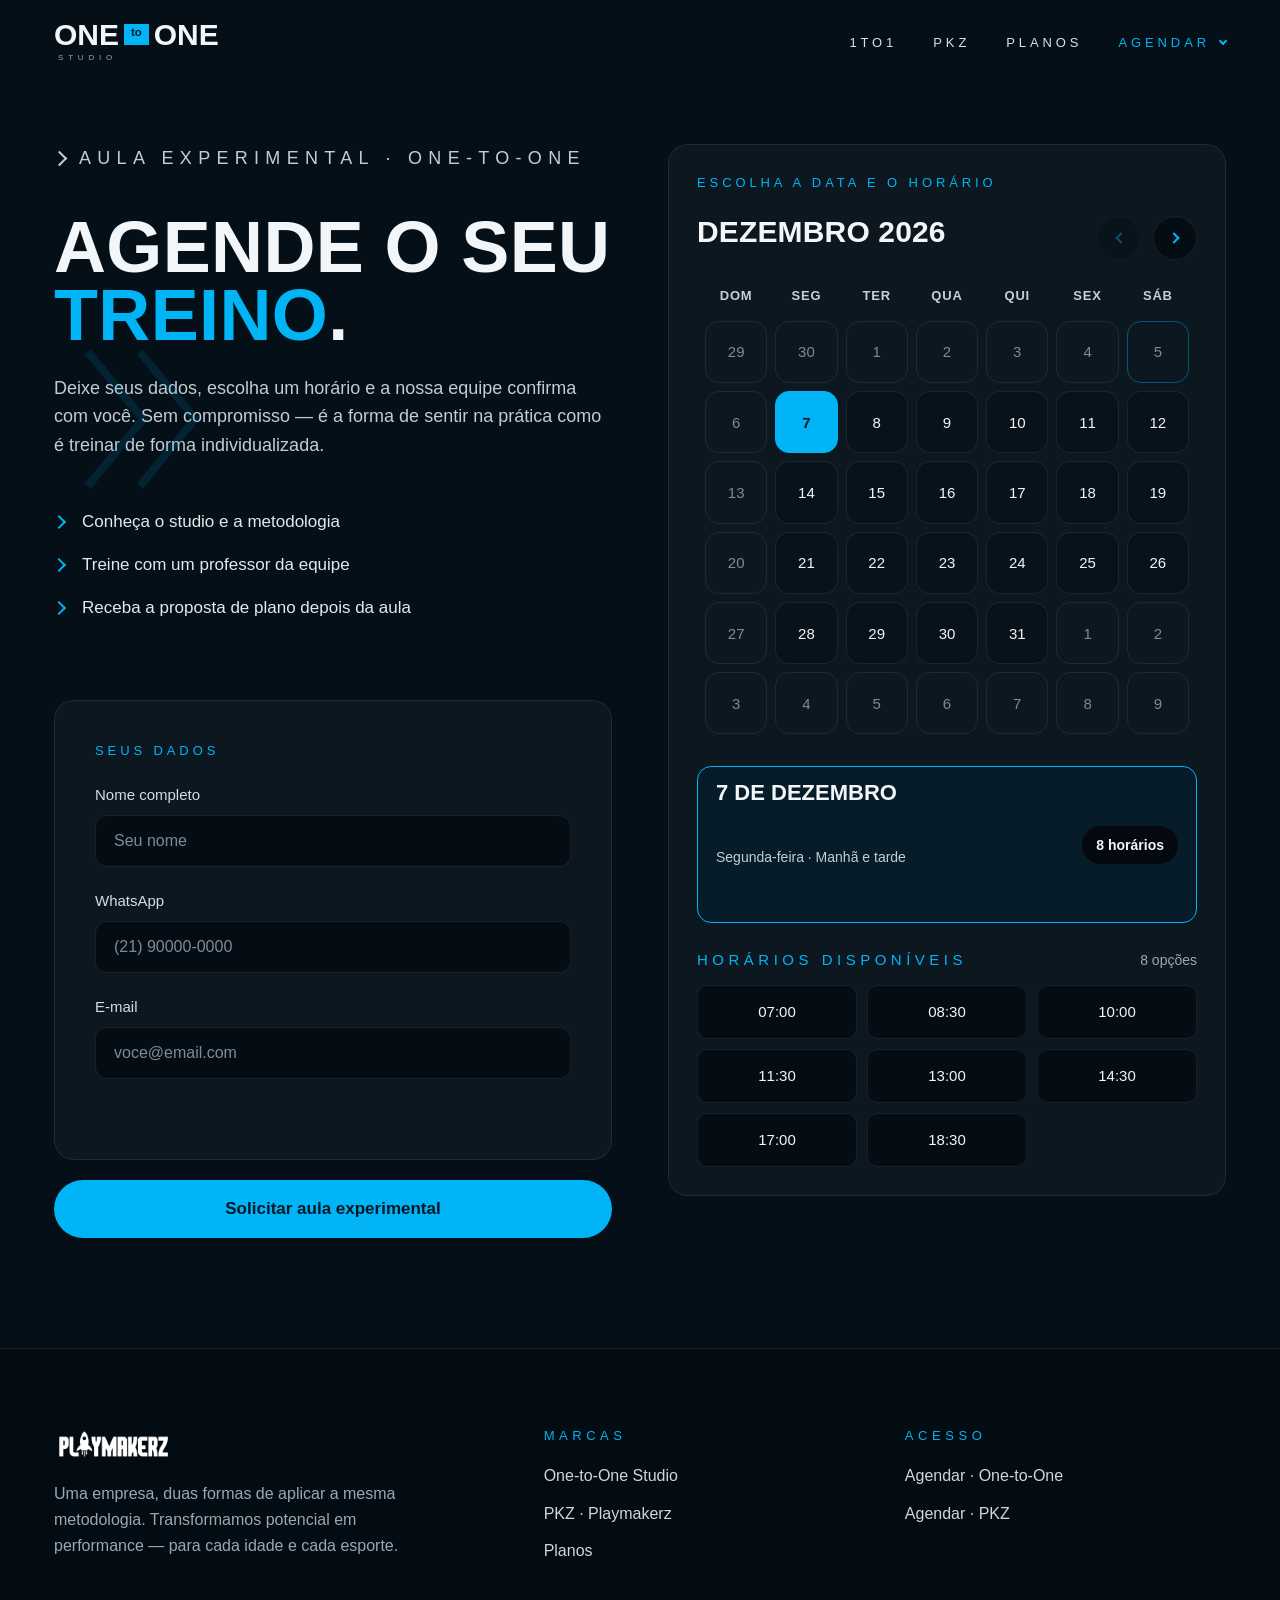
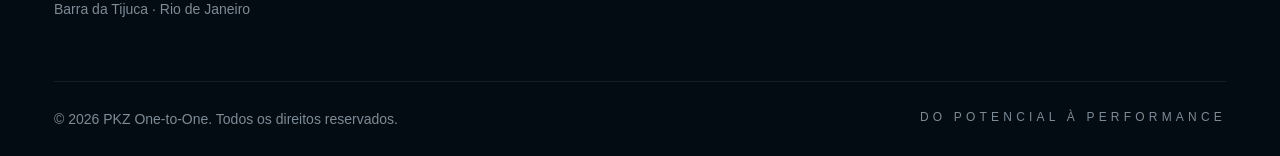
==== commit 81ddd3b4: "refinando-v4" ====
--- a/agendar-one-to-one.html
+++ b/agendar-one-to-one.html
@@ -146,6 +146,17 @@
                   required
                 />
               </div>
+              <div class="field">
+                <label for="ag-email">E-mail</label>
+                <input
+                  id="ag-email"
+                  name="email"
+                  type="email"
+                  placeholder="voce@email.com"
+                  autocomplete="email"
+                  required
+                />
+              </div>
               <!-- mensagem de erro preenchida pelo JavaScript -->
               <p class="erro" aria-live="polite"></p>
             </fieldset>
@@ -215,10 +226,10 @@
               width="64"
               height="64"
             />
-            <h2>Solicitação enviada!</h2>
+            <h2>Horário reservado!</h2>
             <p>
-              <span data-summary></span><br />Nossa equipe vai confirmar o
-              horário pelo WhatsApp.
+              <span data-summary></span><br />O horário ficou reservado para
+              você. Se quiser, confirme também com a equipe pelo WhatsApp.
             </p>
             <a
               class="btn btn-whatsapp"
@@ -243,6 +254,32 @@
                 Fazer outro agendamento
               </button>
             </p>
+            <!-- Ferramentas de teste: mostram e apagam as reservas salvas no navegador -->
+            <p style="margin: 8px 0 0">
+              <button type="button" class="link-arrow" data-ver-dados>
+                Ver dados salvos
+              </button>
+              <button type="button" class="link-arrow" data-limpar-reservas>
+                Limpar reservas
+              </button>
+            </p>
+            <pre
+              data-dados
+              hidden
+              style="
+                max-height: 260px;
+                margin: 16px 0 0;
+                padding: 14px;
+                overflow: auto;
+                background-color: #050d14;
+                border: 1px solid var(--border);
+                border-radius: 12px;
+                font-size: 0.8125rem;
+                color: var(--text);
+                text-align: left;
+                white-space: pre-wrap;
+              "
+            ></pre>
           </div>
         </form>
       </section>
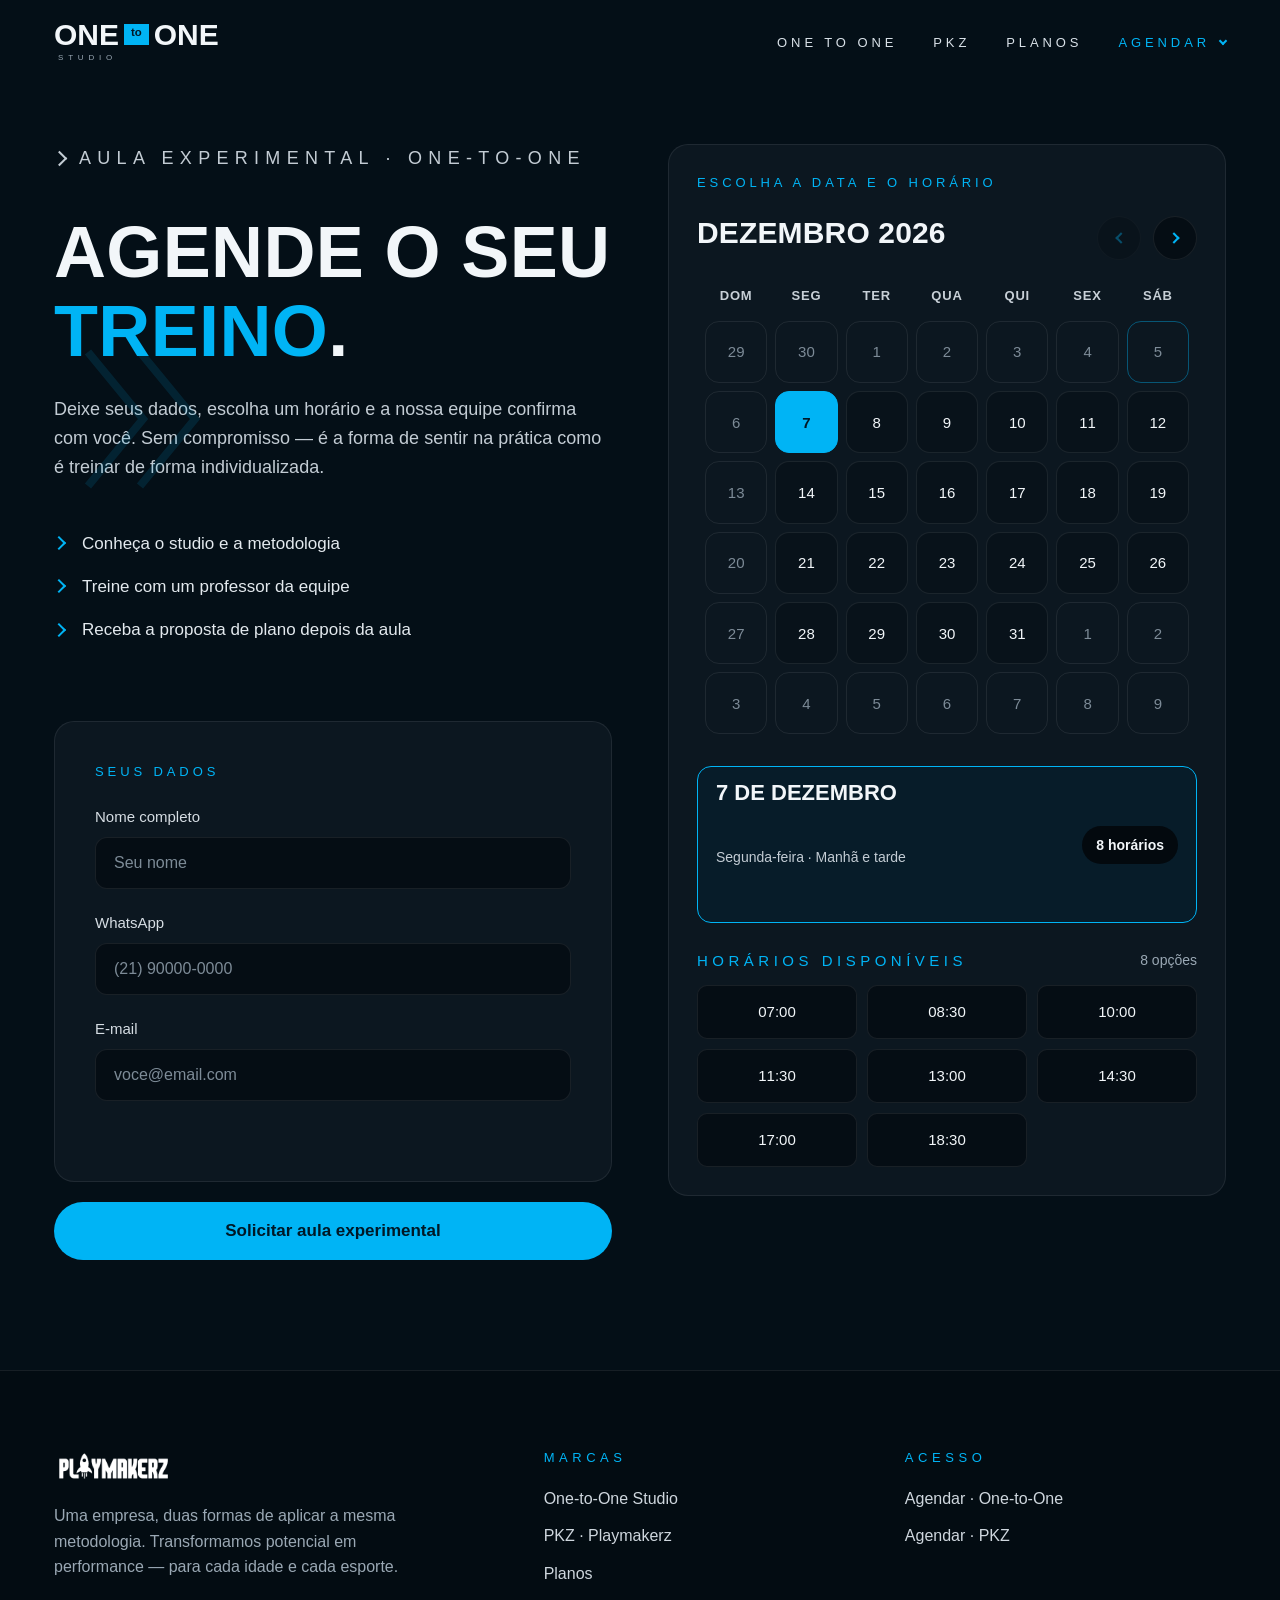
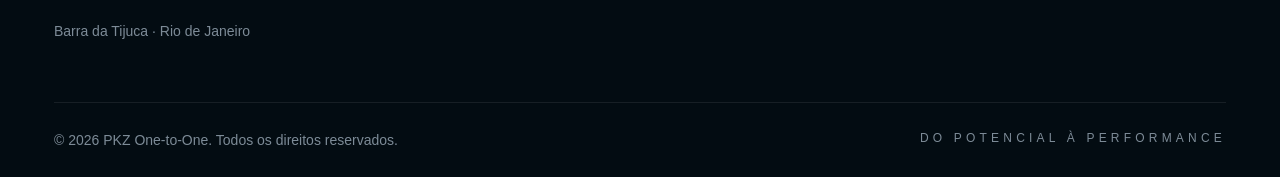
==== commit 8fe31db6: "refinando-v5" ====
--- a/agendar-one-to-one.html
+++ b/agendar-one-to-one.html
@@ -44,7 +44,7 @@
         </button>
         <nav aria-label="Menu principal">
           <ul class="nav-links" id="nav-links">
-            <li><a href="one-to-one.html">1to1</a></li>
+            <li><a href="one-to-one.html">One to One</a></li>
             <li><a href="pkz.html">PKZ</a></li>
             <li><a href="planos.html">Planos</a></li>
             <li class="has-dropdown">
--- a/style.css
+++ b/style.css
@@ -116,7 +116,7 @@
   font-family: var(--font-display);
   font-weight: 700;
   text-transform: uppercase;
-  line-height: 1.05;
+  line-height: 1.15; /* espaço para os acentos das maiúsculas (À, Ã, É) */
   letter-spacing: 0.005em;
 }
 
@@ -484,7 +484,7 @@
 .hero h1 {
   margin-bottom: 26px;
   font-size: clamp(2.75rem, 6vw, 5.5rem);
-  line-height: 0.95;
+  line-height: 1.1;
 }
 .hero p {
   max-width: 560px;
@@ -955,7 +955,7 @@
 .page-head h1 {
   margin-bottom: 24px;
   font-size: clamp(2.75rem, 6vw, 4.5rem);
-  line-height: 0.95;
+  line-height: 1.1;
 }
 .page-head p {
   margin-bottom: 40px;
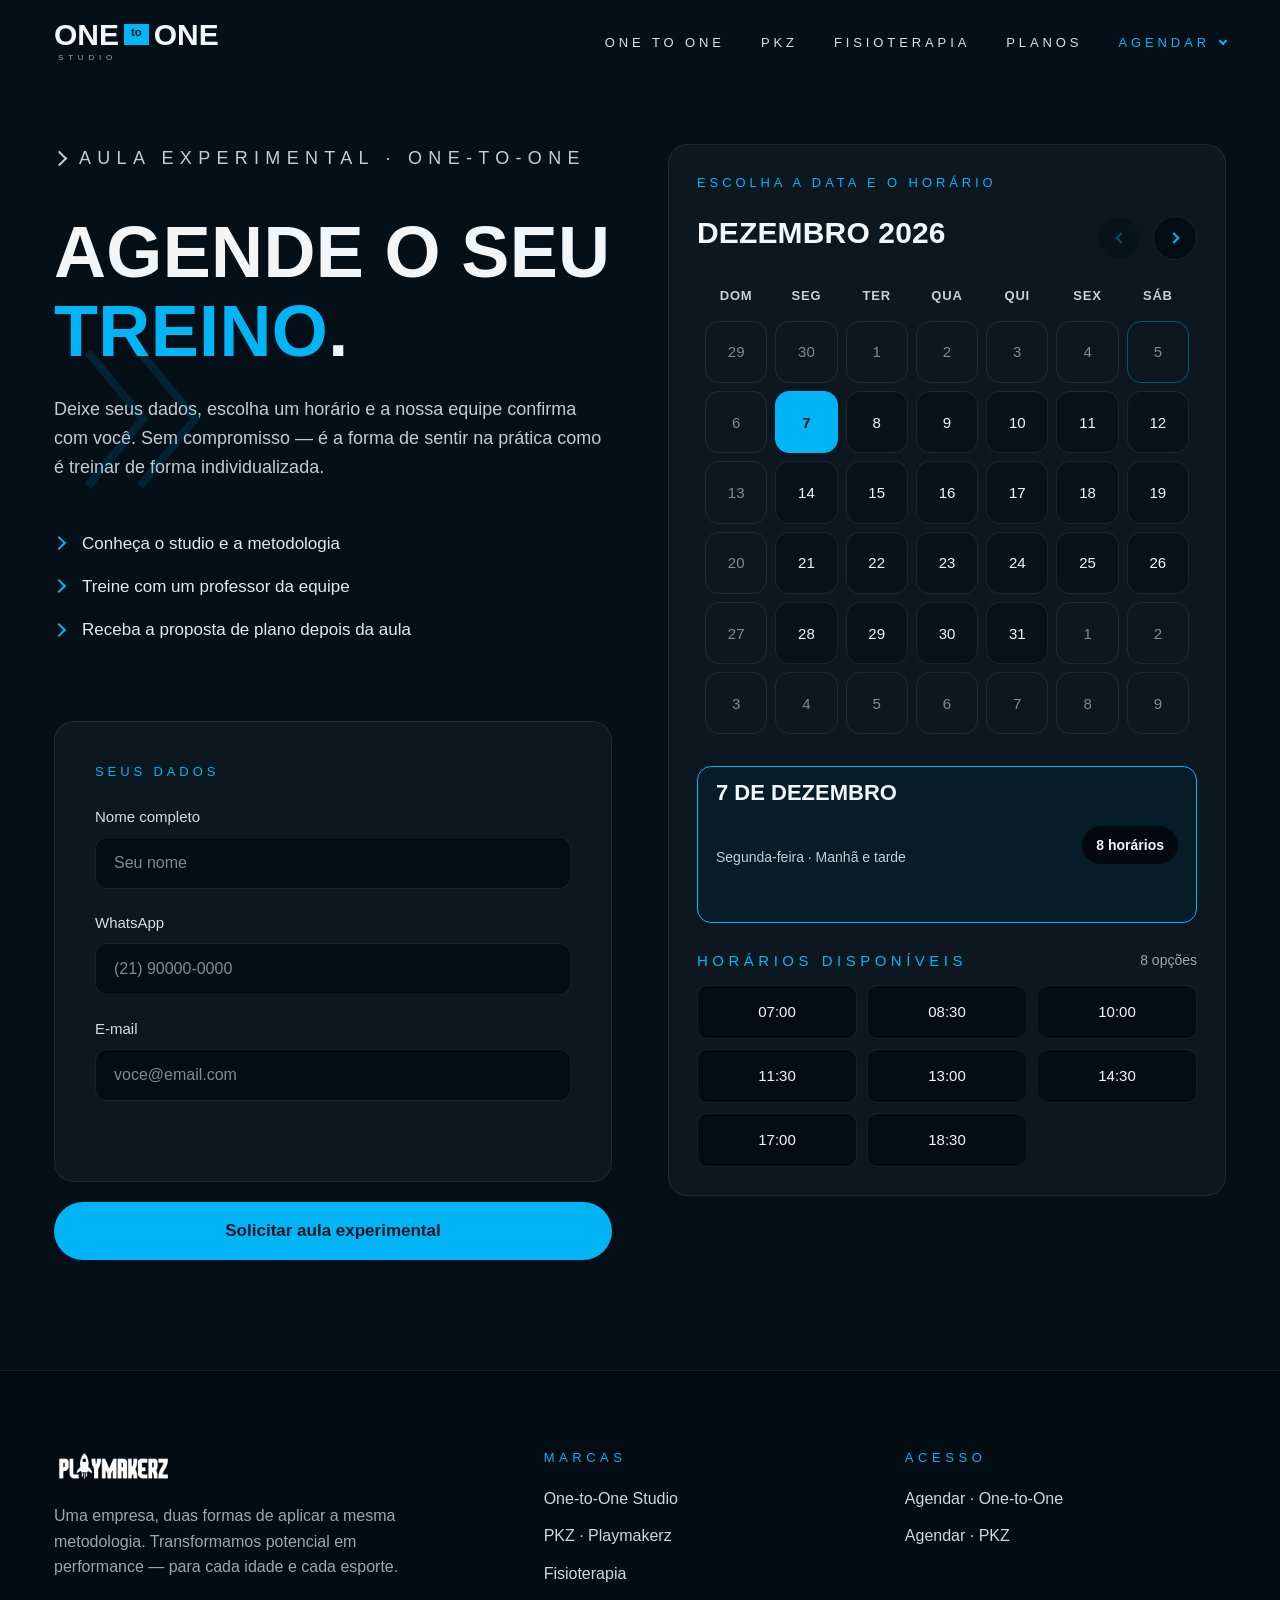
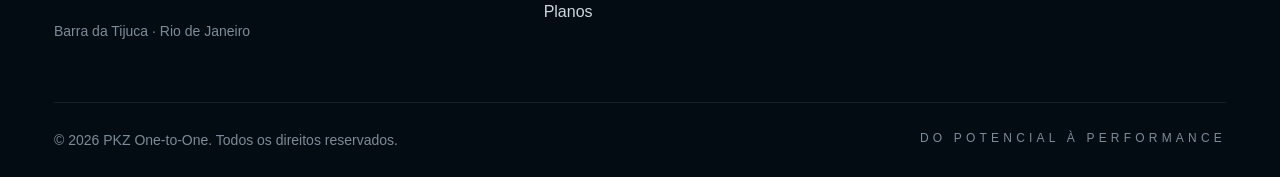
==== commit ecebbed6: "Alterações_Finais" ====
--- a/agendar-one-to-one.html
+++ b/agendar-one-to-one.html
@@ -46,6 +46,7 @@
           <ul class="nav-links" id="nav-links">
             <li><a href="one-to-one.html">One to One</a></li>
             <li><a href="pkz.html">PKZ</a></li>
+            <li><a href="fisioterapia.html">Fisioterapia</a></li>
             <li><a href="planos.html">Planos</a></li>
             <li class="has-dropdown">
               <button
@@ -310,6 +311,7 @@
             <ul>
               <li><a href="one-to-one.html">One-to-One Studio</a></li>
               <li><a href="pkz.html">PKZ · Playmakerz</a></li>
+              <li><a href="fisioterapia.html">Fisioterapia</a></li>
               <li><a href="planos.html">Planos</a></li>
             </ul>
           </nav>
--- a/style.css
+++ b/style.css
@@ -514,6 +514,7 @@
   aspect-ratio: 4 / 5;
   object-fit: cover;
   object-position: center 30%; /* ao cortar a foto, prioriza a parte de cima (rostos) */
+  background-color: var(--surface); /* aparece enquanto a foto carrega (ou se faltar) */
   border: 1px solid var(--border);
   border-radius: var(--radius-lg);
   box-shadow: 0 30px 60px -30px rgba(0, 0, 0, 0.7);
@@ -624,12 +625,9 @@
   width: 100%;
   aspect-ratio: 5 / 7;
   object-fit: cover;
+  background-color: var(--surface);
   border: 1px solid var(--border);
   border-radius: var(--radius);
-}
-.photo-mosaic img:nth-child(even) {
-  aspect-ratio: 5 / 6.4;
-  align-self: end;
 }
 
 /* Cards das duas marcas (Home) */
